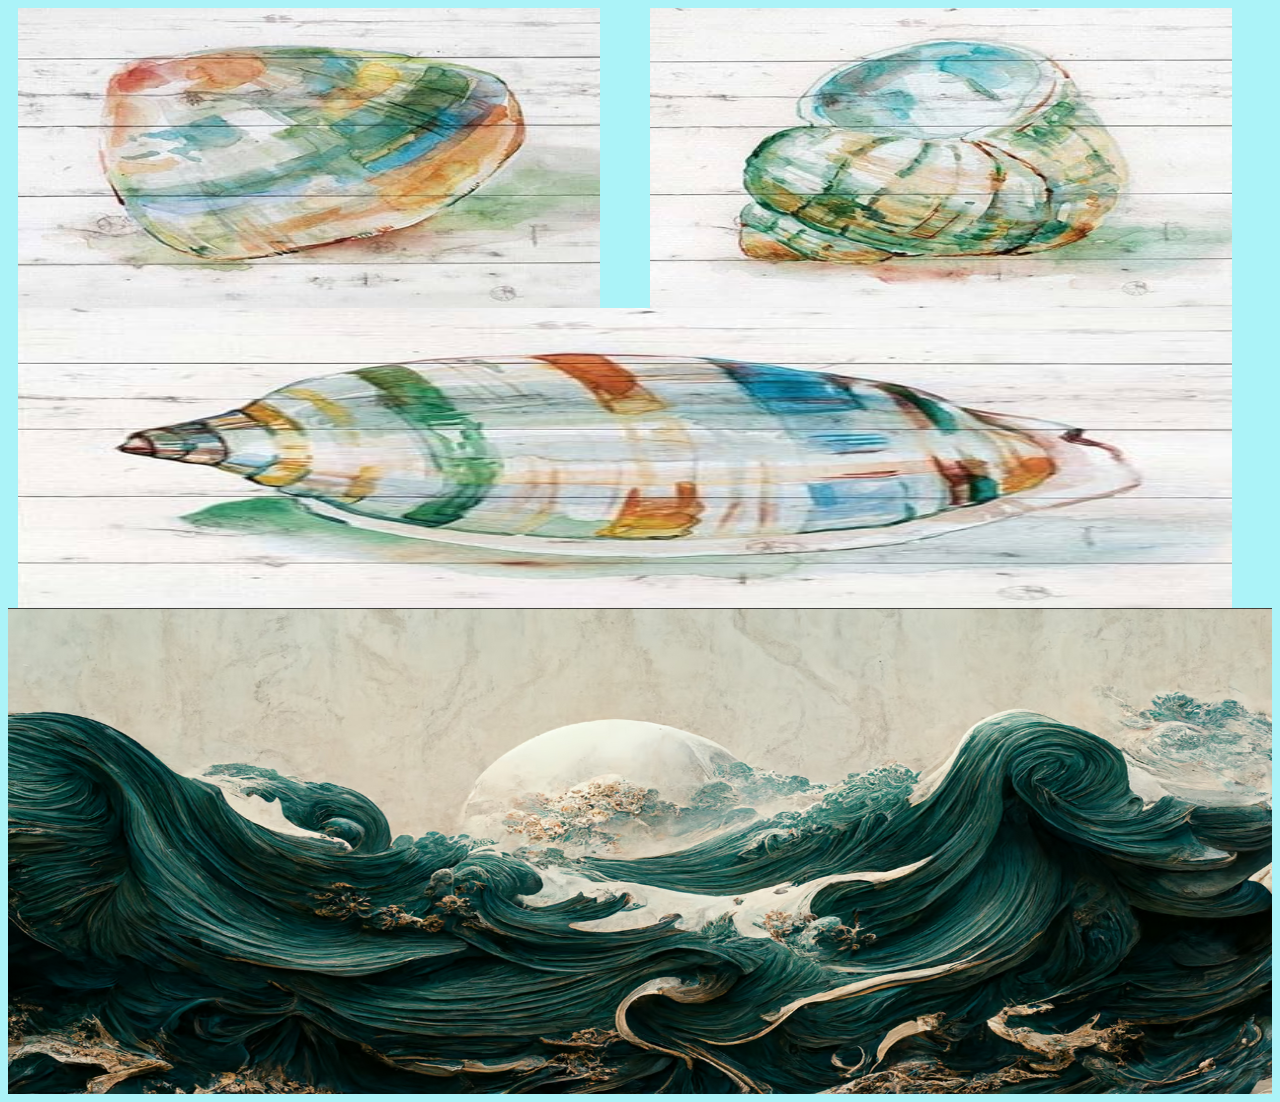
==== Coursework/Blocks/Block10/picasso.html @ f3df1106 "Block 10 workshop completed" ====
<!DOCTYPE html>
<html lang="en">
  <head>
    <meta charset="UTF-8" />
    <meta name="viewport" content="width=device-width, initial-scale=1.0" />
    <title>The Picasso Painting</title>
    <link rel="stylesheet" href="external.css" />
  </head>
  <body>
    <div class="container">
      <div class="box1">
        <img src="images/1.png" alt="" />
      </div>
      <div class="box2">
        <img src="images/2.png" alt="" />
      </div>
      <div class="box3">
        <img src="images/3.png" alt="" />
      </div>
      <div class="box4">
        <img src="images/4.png" alt="" />
      </div>
    </div>
  </body>
</html>
---- Coursework/Blocks/Block10/external.css ----
body {
    background-color: rgb(171, 243, 248);
}

.container {
    display: flex;
    flex-direction: row;
    flex-wrap: wrap;
}
.box1, .box2, .box3 {
    height: 400px;
    background-color: rgb(153, 214, 255);
    display: flex;
    align-items: center;
    justify-content: center;
    flex: 30%;
    margin: 0 50px 30px 0;
    position: relative; 
}

.box4 {
    height: 54vh;
    background-color: pink;
    display: flex;
    align-items: center;
    justify-content: center;
    flex: 70%;
    margin: 0 50px 0 0.5px; 
    position: relative; 
}

img {
    width: 100%;
    height: 100%;
    object-fit: fill;
}


.box1,.box2,.box3 {
    z-index: 2; 
}

.box4 {
    z-index: 1; 
}

@media screen and (max-width: 1680px) {
    .box1, .box2, .box3 {
        width: 200px; 
        height: 300px; 
        margin: 0 40px 0 10px; 

    }
    .box4{
        margin: 0 0 0 0;
    }
}


@media screen and (max-width: 1024px) {
    .box1, .box2, .box3 {
        width: 150px; 
        height: 350px; 
        margin: 0 0px 0 10px;
    }
    .box4{
        margin: 0 0 0 0;
    }
}


@media screen and (max-width: 480px) {
    .box1, .box2, .box3 {
        width: 50px; 
        height: 300px; 
        margin: 0 0px 0 10px; 
    }
    .box4{
        margin: 0 10px 0 10px;
    }
}
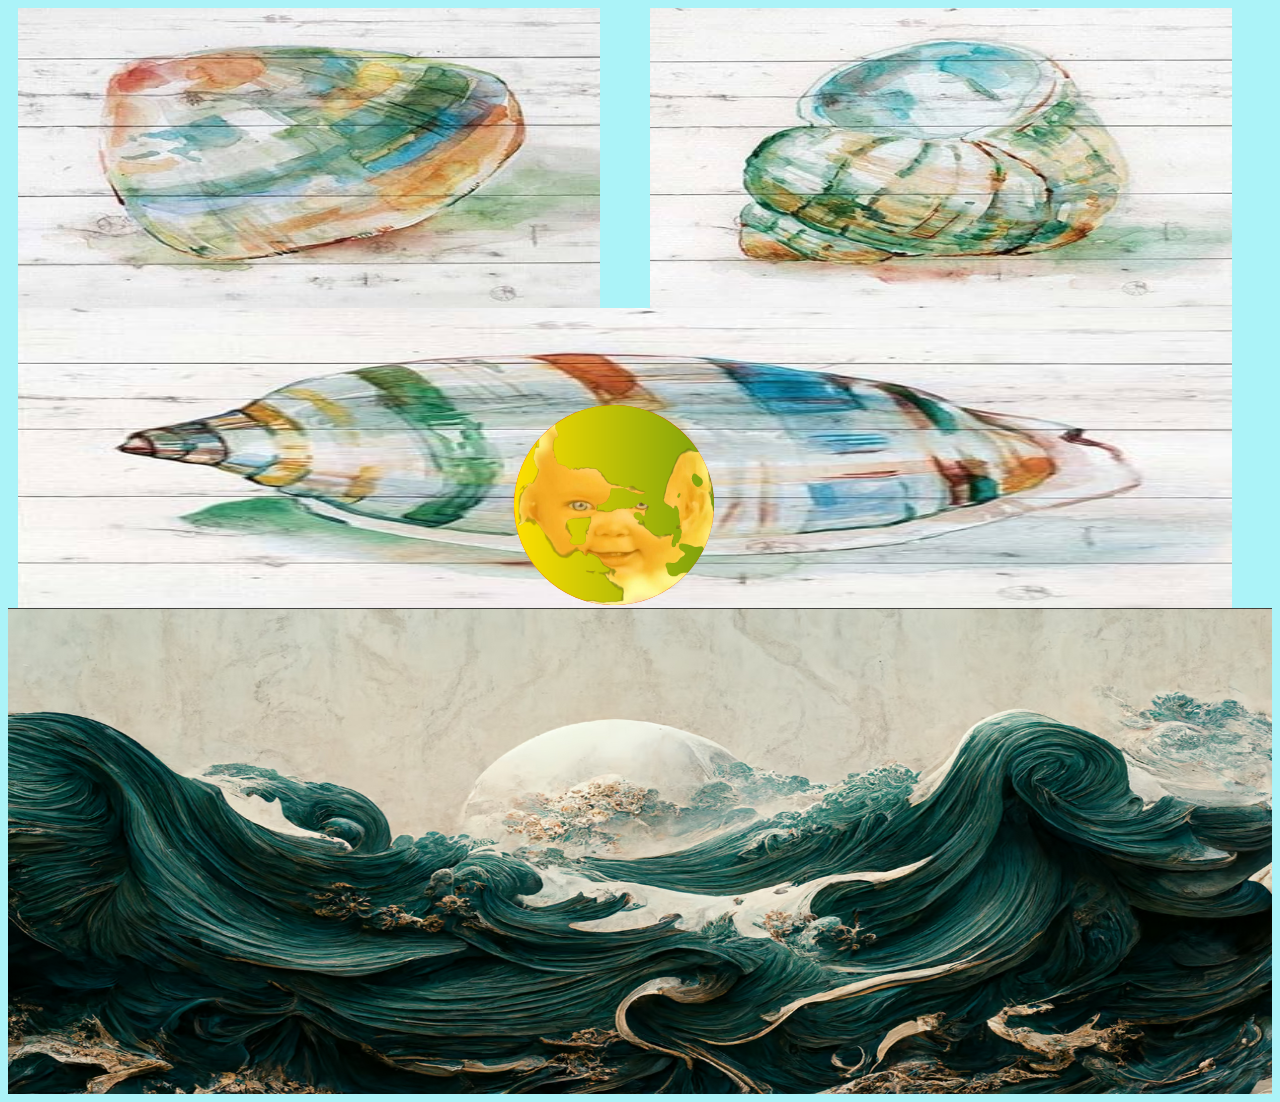
==== commit c4e97972: "Block 10 code update" ====
--- a/Coursework/Blocks/Block10/picasso.html
+++ b/Coursework/Blocks/Block10/picasso.html
@@ -8,6 +8,9 @@
   </head>
   <body>
     <div class="container">
+      <div class="circle_attribute" id="circle">
+        <a href="formSubmitted.html"><img src="images/sun.jpg" alt="" /></a>
+      </div>
       <div class="box1">
         <img src="images/1.png" alt="" />
       </div>
--- a/Coursework/Blocks/Block10/external.css
+++ b/Coursework/Blocks/Block10/external.css
@@ -7,6 +7,23 @@
     flex-direction: row;
     flex-wrap: wrap;
 }
+.circle_attribute{
+    position: absolute;
+    z-index: 3;
+    top: 405px;
+    left: calc(48% - 100px)
+}
+
+#circle{
+    width: 200px;
+    height: 200px;
+    border-radius: 50%;
+    background-color: red;
+    display: inline-block;
+}
+
+
+
 .box1, .box2, .box3 {
     height: 400px;
     background-color: rgb(153, 214, 255);
@@ -27,6 +44,7 @@
     flex: 70%;
     margin: 0 50px 0 0.5px; 
     position: relative; 
+    z-index: 1;
 }
 
 img {
@@ -40,9 +58,6 @@
     z-index: 2; 
 }
 
-.box4 {
-    z-index: 1; 
-}
 
 @media screen and (max-width: 1680px) {
     .box1, .box2, .box3 {
